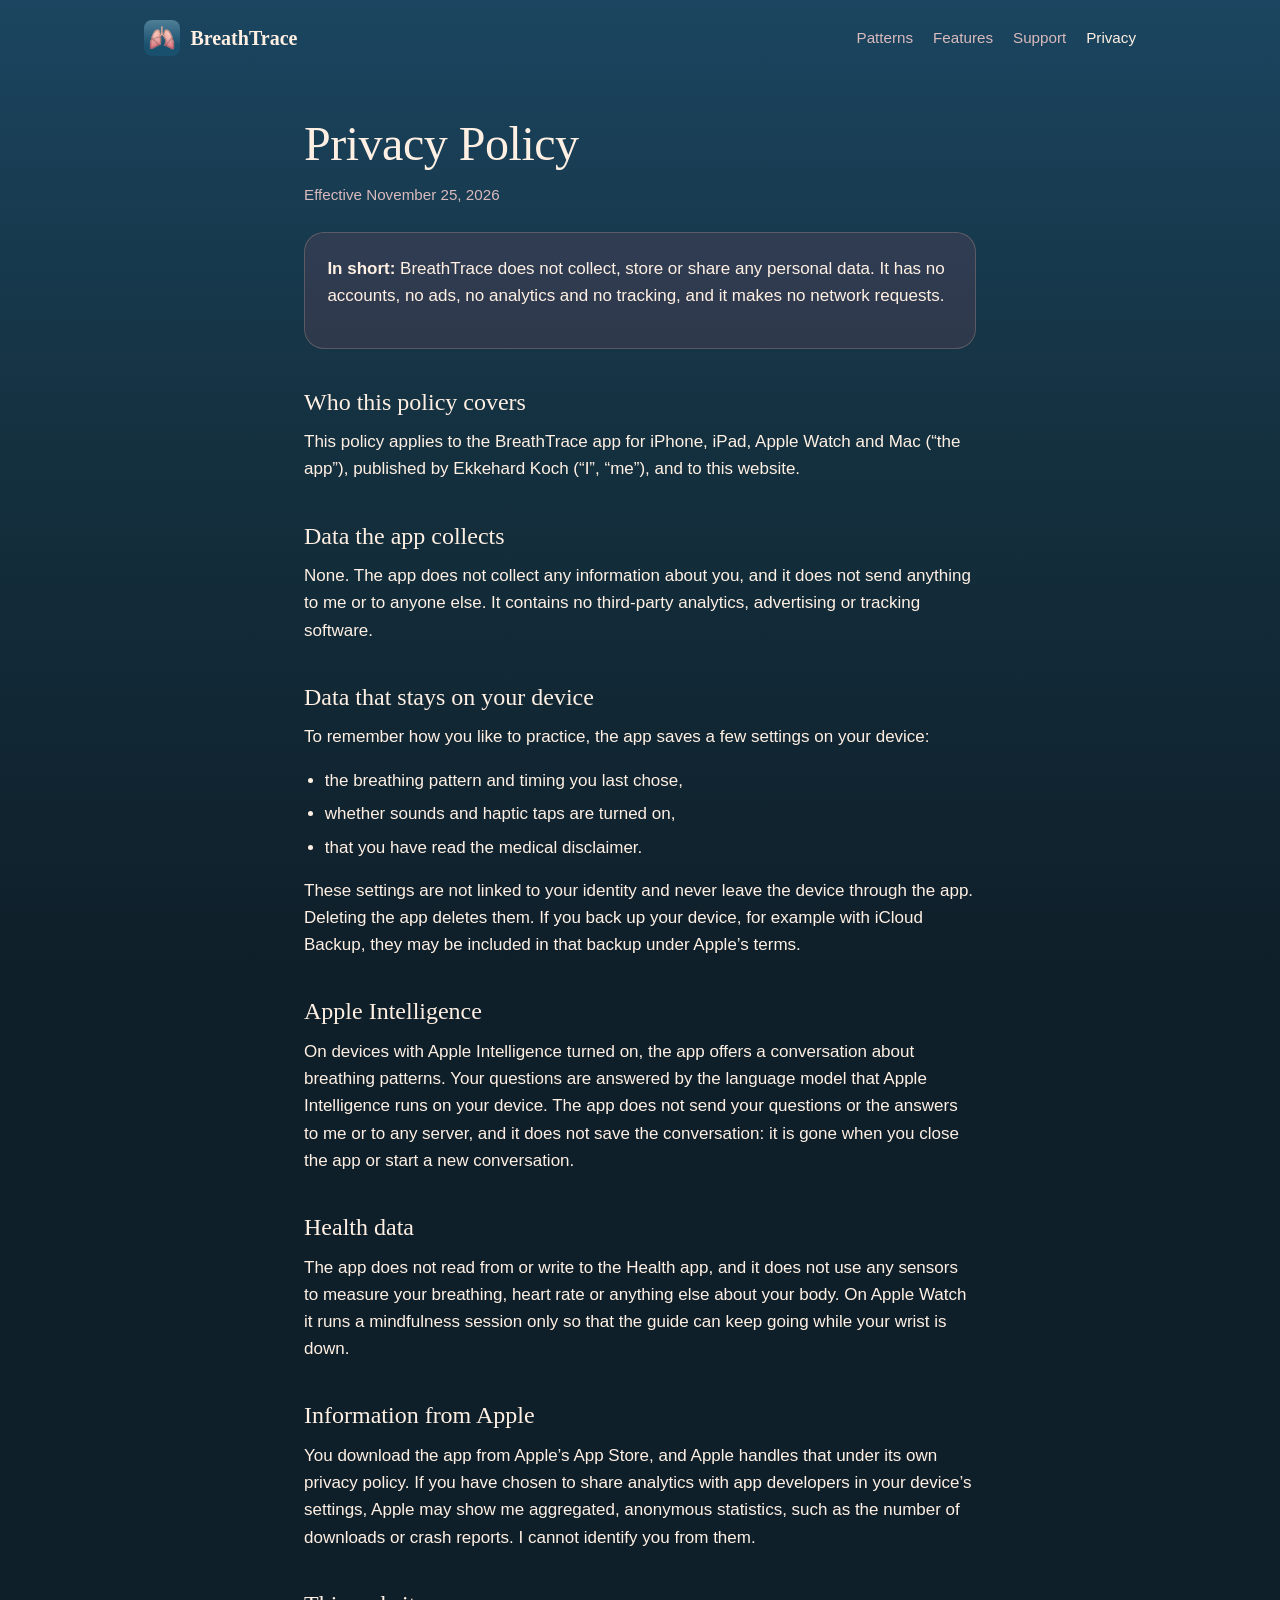
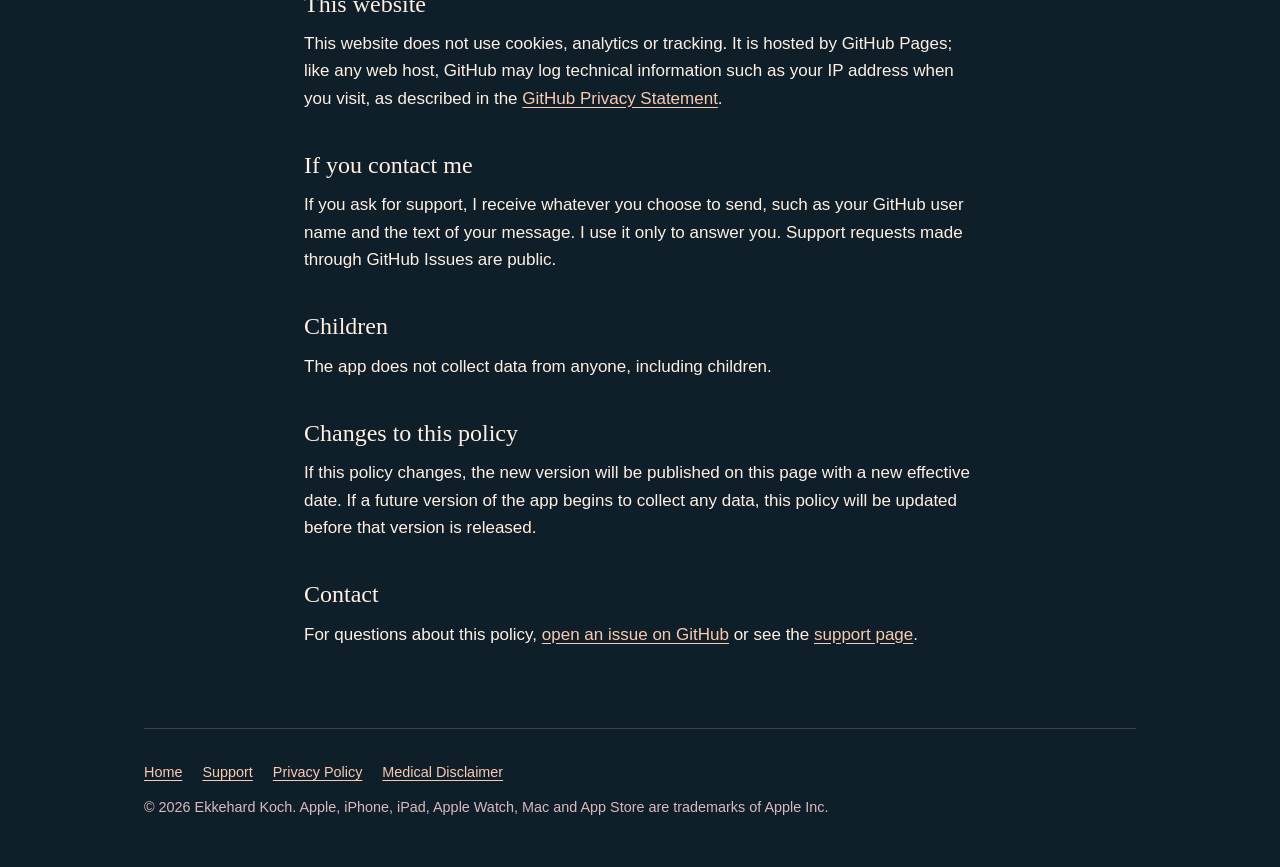
==== privacy.html @ c1cc9e01 "Add the BreathTrace website: product, support, privacy and disclaimer pages" ====
<!doctype html>
<html lang="en">
<head>
  <meta charset="utf-8">
  <meta name="viewport" content="width=device-width, initial-scale=1">
  <title>Privacy Policy – BreathTrace</title>
  <meta name="description" content="BreathTrace collects no data. This policy explains what stays on your device and what Apple and this website's host may process.">
  <meta name="theme-color" content="#1b4560">
  <link rel="icon" href="assets/apple-touch-icon.png">
  <link rel="apple-touch-icon" href="assets/apple-touch-icon.png">
  <link rel="stylesheet" href="styles.css">
</head>
<body>
  <header class="wrap site-header">
    <a class="brand" href="./">
      <img src="assets/icon.png" alt="" width="36" height="36">
      BreathTrace
    </a>
    <nav class="site-nav" aria-label="Site">
      <a href="./#patterns">Patterns</a>
      <a href="./#features">Features</a>
      <a href="support.html">Support</a>
      <a href="privacy.html" aria-current="page">Privacy</a>
    </nav>
  </header>

  <main class="narrow doc">
    <h1>Privacy Policy</h1>
    <p class="meta">Effective November 25, 2026</p>

    <div class="note summary">
      <p><strong>In short:</strong> BreathTrace does not collect, store or share any personal data. It has no accounts, no ads, no analytics and no tracking, and it makes no network requests.</p>
    </div>

    <h2>Who this policy covers</h2>
    <p>This policy applies to the BreathTrace app for iPhone, iPad, Apple Watch and Mac (“the app”), published by Ekkehard Koch (“I”, “me”), and to this website.</p>

    <h2>Data the app collects</h2>
    <p>None. The app does not collect any information about you, and it does not send anything to me or to anyone else. It contains no third-party analytics, advertising or tracking software.</p>

    <h2>Data that stays on your device</h2>
    <p>To remember how you like to practice, the app saves a few settings on your device:</p>
    <ul>
      <li>the breathing pattern and timing you last chose,</li>
      <li>whether sounds and haptic taps are turned on,</li>
      <li>that you have read the medical disclaimer.</li>
    </ul>
    <p>These settings are not linked to your identity and never leave the device through the app. Deleting the app deletes them. If you back up your device, for example with iCloud Backup, they may be included in that backup under Apple’s terms.</p>

    <h2>Apple Intelligence</h2>
    <p>On devices with Apple Intelligence turned on, the app offers a conversation about breathing patterns. Your questions are answered by the language model that Apple Intelligence runs on your device. The app does not send your questions or the answers to me or to any server, and it does not save the conversation: it is gone when you close the app or start a new conversation.</p>

    <h2>Health data</h2>
    <p>The app does not read from or write to the Health app, and it does not use any sensors to measure your breathing, heart rate or anything else about your body. On Apple Watch it runs a mindfulness session only so that the guide can keep going while your wrist is down.</p>

    <h2>Information from Apple</h2>
    <p>You download the app from Apple’s App Store, and Apple handles that under its own privacy policy. If you have chosen to share analytics with app developers in your device’s settings, Apple may show me aggregated, anonymous statistics, such as the number of downloads or crash reports. I cannot identify you from them.</p>

    <h2>This website</h2>
    <p>This website does not use cookies, analytics or tracking. It is hosted by GitHub Pages; like any web host, GitHub may log technical information such as your IP address when you visit, as described in the <a href="https://docs.github.com/en/site-policy/privacy-policies/github-general-privacy-statement">GitHub Privacy Statement</a>.</p>

    <h2>If you contact me</h2>
    <p>If you ask for support, I receive whatever you choose to send, such as your GitHub user name and the text of your message. I use it only to answer you. Support requests made through GitHub Issues are public.</p>

    <h2>Children</h2>
    <p>The app does not collect data from anyone, including children.</p>

    <h2>Changes to this policy</h2>
    <p>If this policy changes, the new version will be published on this page with a new effective date. If a future version of the app begins to collect any data, this policy will be updated before that version is released.</p>

    <h2>Contact</h2>
    <p>For questions about this policy, <a href="https://github.com/emkinter/BreathTraceApp/issues/new">open an issue on GitHub</a> or see the <a href="support.html">support page</a>.</p>
  </main>

  <footer class="wrap site-footer">
    <nav aria-label="Footer">
      <a href="./">Home</a>
      <a href="support.html">Support</a>
      <a href="privacy.html">Privacy Policy</a>
      <a href="disclaimer.html">Medical Disclaimer</a>
    </nav>
    <p>© 2026 Ekkehard Koch. Apple, iPhone, iPad, Apple Watch, Mac and App Store are trademarks of Apple Inc.</p>
  </footer>
</body>
</html>
---- styles.css ----
:root {
  --ink: #21121c;
  --rose: #8a4a61;
  --peach: #fac9b0;
  --paper: #fff0e3;
  --muted: #d9babd;
  --deep: #0f1f2a;
  --navy: #1b4560;
  --line: rgba(250, 201, 176, 0.22);
  --card: rgba(255, 240, 227, 0.06);
  --serif: ui-serif, "New York", "Iowan Old Style", Georgia, serif;
  --sans: -apple-system, BlinkMacSystemFont, "SF Pro Text", "Helvetica Neue", Arial, sans-serif;
  --mono: ui-monospace, "SF Mono", Menlo, monospace;
  color-scheme: dark;
}

* {
  box-sizing: border-box;
}

html {
  -webkit-text-size-adjust: 100%;
  scroll-behavior: smooth;
}

body {
  margin: 0;
  min-height: 100vh;
  font: 1.0625rem/1.6 var(--sans);
  color: var(--paper);
  background: linear-gradient(180deg, var(--navy) 0, #14303f 28rem, var(--deep) 60rem) var(--deep);
  background-repeat: no-repeat;
}

a {
  color: var(--peach);
  text-underline-offset: 0.18em;
}

a:hover {
  color: var(--paper);
}

a:focus-visible,
summary:focus-visible {
  outline: 2px solid var(--peach);
  outline-offset: 3px;
  border-radius: 6px;
}

.wrap {
  width: min(100% - 2.5rem, 62rem);
  margin-inline: auto;
}

.narrow {
  width: min(100% - 2.5rem, 42rem);
  margin-inline: auto;
}

/* Header */

.site-header {
  display: flex;
  flex-wrap: wrap;
  align-items: center;
  justify-content: space-between;
  gap: 0.75rem 1.5rem;
  padding-block: 1.25rem;
}

.brand {
  display: inline-flex;
  align-items: center;
  gap: 0.65rem;
  font: 600 1.25rem/1 var(--serif);
  color: var(--paper);
  text-decoration: none;
}

.brand img {
  width: 2.25rem;
  height: 2.25rem;
  border-radius: 22.5%;
}

.site-nav {
  display: flex;
  flex-wrap: wrap;
  gap: 0.25rem 1.25rem;
  font-size: 0.95rem;
}

.site-nav a {
  color: var(--muted);
  text-decoration: none;
  padding-block: 0.35rem;
}

.site-nav a:hover,
.site-nav a[aria-current="page"] {
  color: var(--paper);
}

/* Type */

h1,
h2,
h3 {
  font-family: var(--serif);
  font-weight: 500;
  line-height: 1.15;
  margin: 0;
  text-wrap: balance;
}

h1 {
  font-size: clamp(2.5rem, 7vw, 4rem);
  letter-spacing: -0.01em;
}

h2 {
  font-size: clamp(1.75rem, 4vw, 2.25rem);
}

h3 {
  font-size: 1.25rem;
}

p {
  margin: 0;
}

.eyebrow {
  font: 500 0.8rem/1.2 var(--mono);
  letter-spacing: 0.16em;
  text-transform: uppercase;
  color: var(--peach);
}

.lede {
  font-size: 1.2rem;
  color: var(--muted);
  max-width: 34rem;
}

/* Hero */

.hero {
  display: grid;
  grid-template-columns: minmax(0, 1.1fr) minmax(0, 0.9fr);
  align-items: center;
  gap: 3rem;
  padding-block: 3rem 4rem;
}

.hero-copy {
  display: grid;
  gap: 1.25rem;
  justify-items: start;
}

.hero-icon {
  width: 5.5rem;
  height: 5.5rem;
  border-radius: 22.5%;
  box-shadow: 0 1rem 2.5rem rgba(0, 0, 0, 0.35);
}

.pill {
  display: inline-block;
  padding: 0.7rem 1.25rem;
  border-radius: 999px;
  background: var(--peach);
  color: var(--ink);
  font-weight: 600;
  text-decoration: none;
}

a.pill:hover {
  background: var(--paper);
  color: var(--ink);
}

.fine {
  font-size: 0.9rem;
  color: var(--muted);
}

.hero-shots {
  position: relative;
  justify-self: center;
  width: min(100%, 19rem);
}

.shot {
  display: block;
  width: 100%;
  height: auto;
  border-radius: 2.4rem;
  border: 1px solid var(--line);
  box-shadow: 0 1.5rem 3.5rem rgba(0, 0, 0, 0.45);
}

.hero-shots .watch {
  position: absolute;
  right: -2.25rem;
  bottom: -1.5rem;
  width: 42%;
  border-radius: 1.9rem;
  border: 3px solid #0b151c;
}

/* Sections */

section {
  padding-block: 3.5rem;
}

.section-head {
  display: grid;
  gap: 0.75rem;
  margin-bottom: 2rem;
}

.grid {
  display: grid;
  grid-template-columns: repeat(auto-fit, minmax(15rem, 1fr));
  gap: 1rem;
}

.card {
  display: grid;
  align-content: start;
  gap: 0.5rem;
  padding: 1.4rem;
  border: 1px solid var(--line);
  border-radius: 1.25rem;
  background: var(--card);
}

.card p {
  color: var(--muted);
}

.timing {
  font: 500 0.85rem/1.3 var(--mono);
  letter-spacing: 0.08em;
  color: var(--peach);
}

.gallery {
  display: grid;
  grid-template-columns: repeat(3, minmax(0, 1fr));
  gap: 1.5rem;
  align-items: start;
}

.gallery figure {
  margin: 0;
  display: grid;
  gap: 0.75rem;
}

.gallery figcaption {
  text-align: center;
  font-size: 0.9rem;
  color: var(--muted);
}

.split {
  display: grid;
  grid-template-columns: minmax(0, 1fr) minmax(0, 1fr);
  gap: 3rem;
  align-items: center;
}

.split .shot {
  border-radius: 1.5rem;
}

.checks {
  list-style: none;
  padding: 0;
  margin: 1.25rem 0 0;
  display: grid;
  gap: 0.75rem;
}

.checks li {
  padding-left: 1.6rem;
  position: relative;
  color: var(--muted);
}

.checks li::before {
  content: "";
  position: absolute;
  left: 0;
  top: 0.6em;
  width: 0.6rem;
  height: 0.6rem;
  border-radius: 50%;
  background: var(--peach);
}

.checks strong {
  color: var(--paper);
  font-weight: 600;
}

.note {
  padding: 1.4rem;
  border-radius: 1.25rem;
  border: 1px solid var(--line);
  background: rgba(138, 74, 97, 0.22);
}

.note p + p {
  margin-top: 0.75rem;
}

/* Documents: privacy, support, disclaimer */

.doc {
  padding-block: 2.5rem 4rem;
}

.doc h1 {
  font-size: clamp(2.1rem, 6vw, 3rem);
  margin-bottom: 0.75rem;
}

.doc h2 {
  font-size: 1.5rem;
  margin: 2.5rem 0 0.75rem;
}

.doc h3 {
  font-size: 1.15rem;
  margin: 1.5rem 0 0.5rem;
}

.doc p,
.doc ul,
.doc ol {
  margin: 0 0 1rem;
}

.doc ul,
.doc ol {
  padding-left: 1.3rem;
}

.doc li {
  margin-bottom: 0.4rem;
}

.doc .meta {
  color: var(--muted);
  font-size: 0.95rem;
}

.doc .summary {
  margin: 1.5rem 0 0;
}

details {
  border-bottom: 1px solid var(--line);
}

summary {
  cursor: pointer;
  padding: 1rem 0;
  font-weight: 600;
  list-style-position: outside;
}

details > *:not(summary) {
  color: var(--muted);
}

details > p:last-child,
details > ul:last-child,
details > ol:last-child {
  margin-bottom: 1.25rem;
}

/* Footer */

.site-footer {
  border-top: 1px solid var(--line);
  padding-block: 2rem 3rem;
  font-size: 0.9rem;
  color: var(--muted);
  display: grid;
  gap: 0.75rem;
}

.site-footer nav {
  display: flex;
  flex-wrap: wrap;
  gap: 0.25rem 1.25rem;
}

@media (max-width: 48rem) {
  .hero,
  .split {
    grid-template-columns: minmax(0, 1fr);
    gap: 2.5rem;
  }

  .hero {
    padding-block: 1.5rem 3rem;
  }

  .hero-shots {
    width: min(78%, 17rem);
    margin-bottom: 1.5rem;
  }

  .hero-shots .watch {
    right: -1.5rem;
  }

  .gallery {
    grid-template-columns: repeat(3, 72%);
    overflow-x: auto;
    scroll-snap-type: x mandatory;
    padding-bottom: 0.5rem;
  }

  .gallery figure {
    scroll-snap-align: center;
  }
}

@media (prefers-reduced-motion: reduce) {
  html {
    scroll-behavior: auto;
  }
}
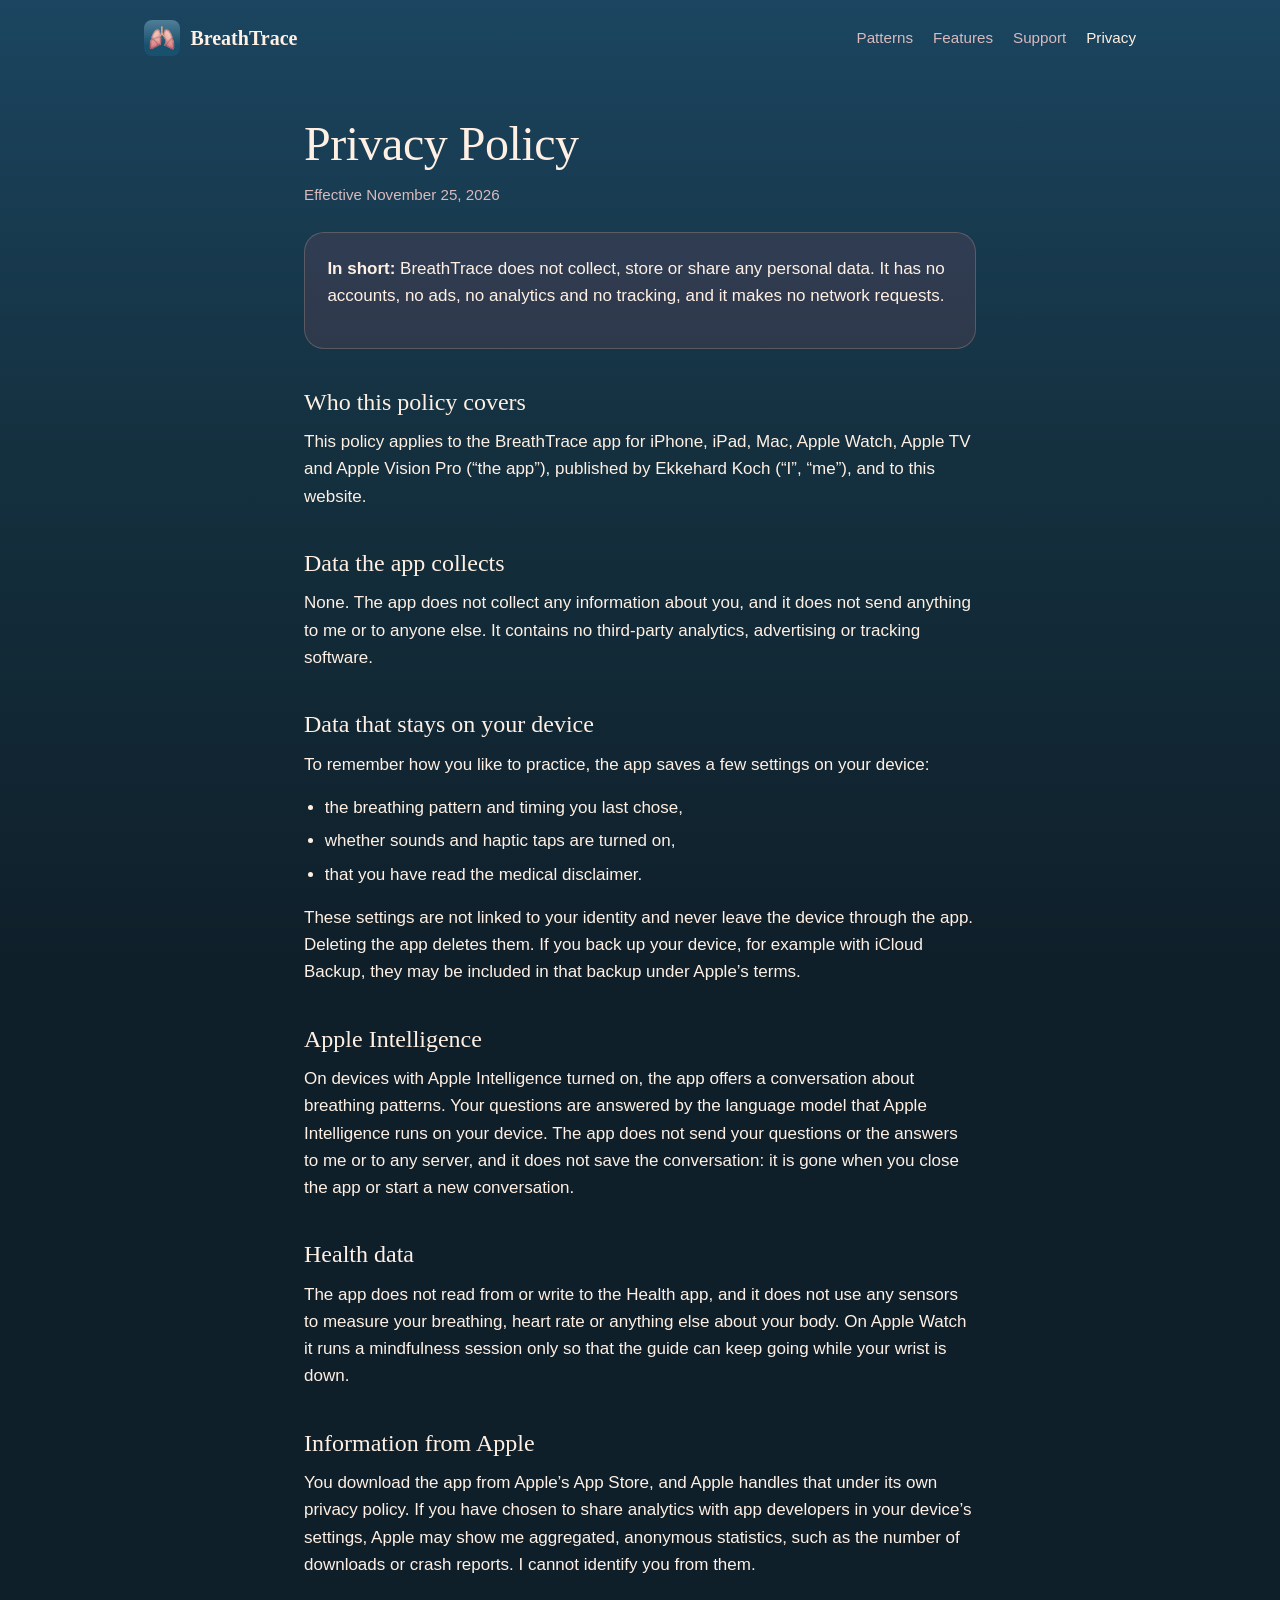
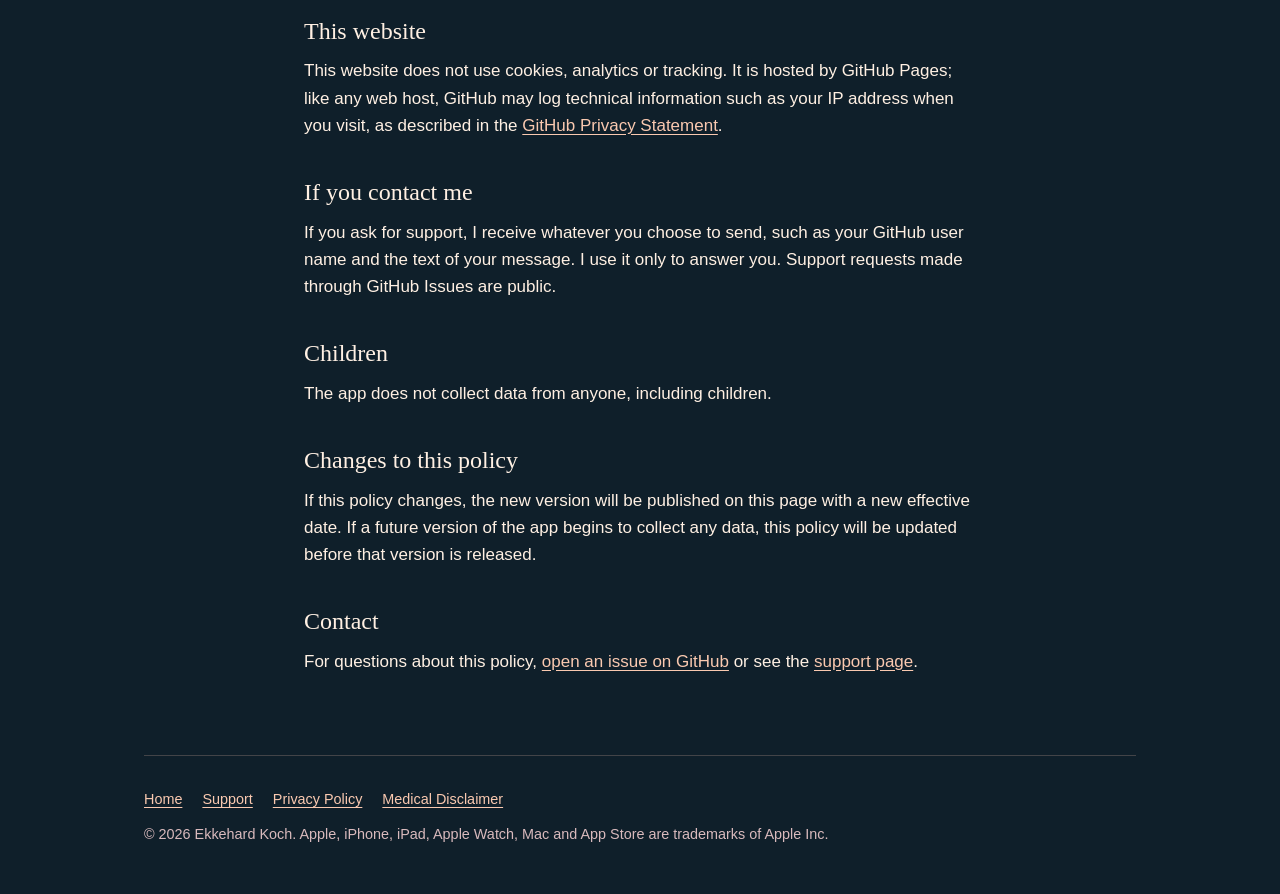
==== commit e82fb6c9: "Name Apple TV and Apple Vision Pro in the privacy policy" ====
--- a/privacy.html
+++ b/privacy.html
@@ -33,7 +33,7 @@
     </div>
 
     <h2>Who this policy covers</h2>
-    <p>This policy applies to the BreathTrace app for iPhone, iPad, Apple Watch and Mac (“the app”), published by Ekkehard Koch (“I”, “me”), and to this website.</p>
+    <p>This policy applies to the BreathTrace app for iPhone, iPad, Mac, Apple Watch, Apple TV and Apple Vision Pro (“the app”), published by Ekkehard Koch (“I”, “me”), and to this website.</p>
 
     <h2>Data the app collects</h2>
     <p>None. The app does not collect any information about you, and it does not send anything to me or to anyone else. It contains no third-party analytics, advertising or tracking software.</p>
